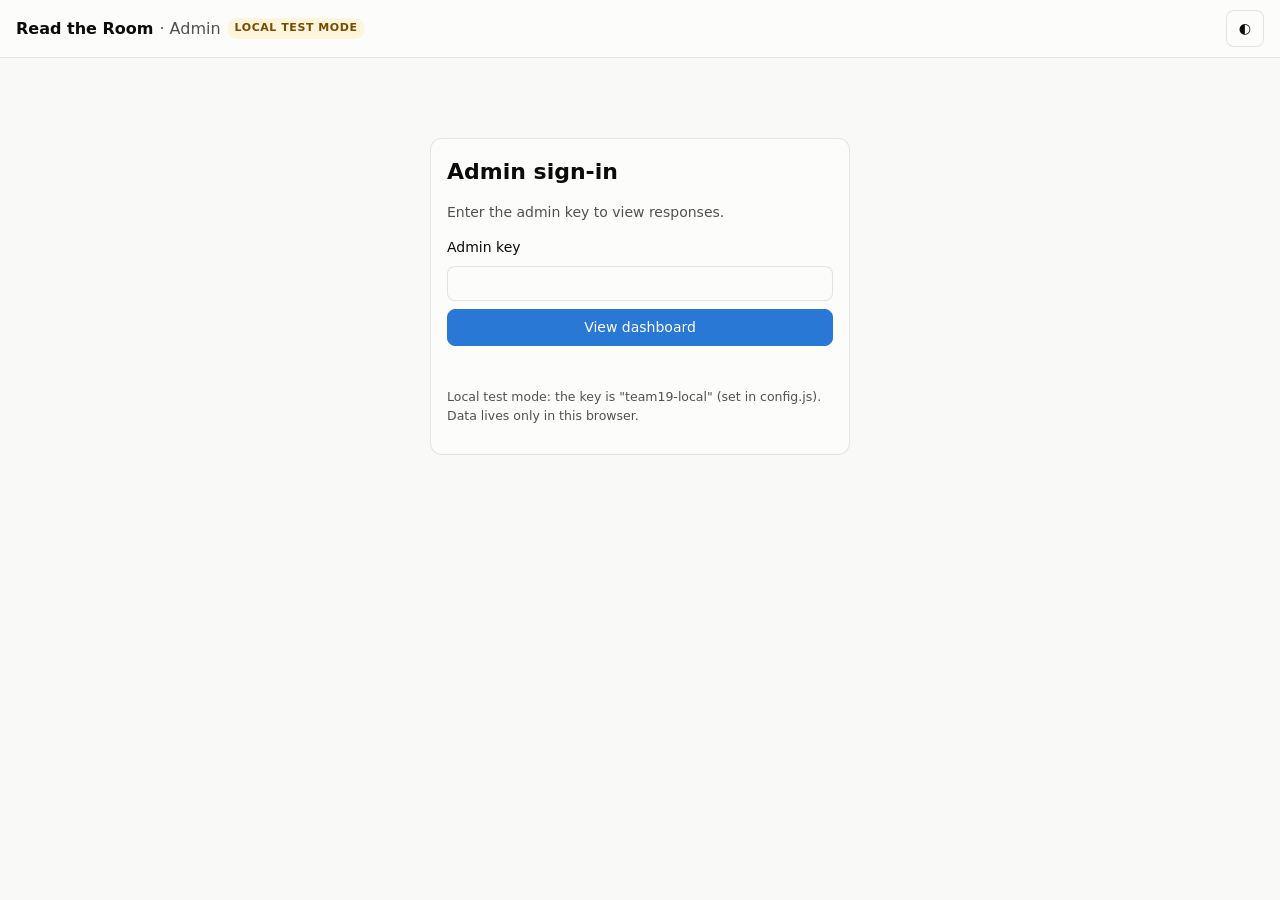
==== admin.html @ 814e5671 "Read the Room survey site and admin dashboard Participant survey (index.html) and admin dashboard (a" ====
<!doctype html>
<html lang="en">
<head>
  <meta charset="utf-8">
  <meta name="viewport" content="width=device-width, initial-scale=1">
  <meta name="robots" content="noindex, nofollow">
  <title>Study Admin</title>
  <link rel="stylesheet" href="assets/css/admin.css">
</head>
<body>
  <header class="bar">
    <div class="bar-inner">
      <div class="title">
        <strong>Read the Room</strong> <span class="muted">· Admin</span>
        <span id="mode" class="mode"></span>
      </div>
      <div class="actions">
        <span id="status" class="muted small"></span>
        <button id="theme" class="btn ghost" type="button" aria-label="Toggle dark mode">◐</button>
      </div>
    </div>
  </header>

  <main>
    <section id="login" class="login card" hidden>
      <h1>Admin sign-in</h1>
      <p class="muted">Enter the admin key to view responses.</p>
      <form id="login-form">
        <label for="key">Admin key</label>
        <input id="key" type="password" autocomplete="current-password" required>
        <button class="btn primary" type="submit">View dashboard</button>
      </form>
      <p id="login-error" class="error" role="alert"></p>
      <p id="login-hint" class="muted small"></p>
    </section>

    <div id="dash" hidden>
      <div class="filters">
        <label class="check"><input id="f-excl" type="checkbox" checked> Apply exclusions</label>
        <label class="check"><input id="f-susp" type="checkbox"> Exclude suspicious</label>
        <label class="select">Match
          <select id="f-match">
            <option value="all">All versions</option>
            <option>Arjun</option>
            <option>Ananya</option>
            <option>Kiran</option>
          </select>
        </label>
        <span class="spacer"></span>
        <span id="local-tools" hidden>
          <button id="demo" class="btn ghost" type="button">+ 120 demo responses</button>
          <button id="clear" class="btn ghost danger" type="button">Clear local data</button>
        </span>
        <button id="refresh" class="btn ghost" type="button">↻ Refresh</button>
        <button id="export-csv" class="btn primary" type="button">Export CSV</button>
        <button id="export-json" class="btn ghost" type="button">JSON</button>
        <button id="logout" class="btn ghost" type="button">Sign out</button>
      </div>

      <section id="kpis" class="kpis" aria-label="Key numbers"></section>

      <div class="row">
        <section class="card">
          <div class="card-head"><div><h3>Cell balance</h3><p class="muted small">Analysable responses per condition vs target</p></div></div>
          <div id="balance"></div>
        </section>
        <section class="card">
          <div class="card-head">
            <div><h3>Quick stats</h3><p class="muted small">2 × 3 ANOVA + planned contrasts, on current filters</p></div>
            <select id="stat-dv" aria-label="Outcome">
              <option value="f2">F2 focal</option>
              <option value="ladder">Ladder mean</option>
              <option value="money">₹ sent</option>
            </select>
          </div>
          <div id="stats"></div>
        </section>
      </div>

      <h2 class="section-title">Results</h2>
      <div id="charts" class="charts"></div>

      <h2 class="section-title">Suspicion coding</h2>
      <section class="card wide">
        <div class="card-head">
          <div><h3>Code the probe answers (Q8.1 / Q8.2)</h3><p class="muted small">Code blind: the other coder's codes are hidden. <span id="kappa"></span></p></div>
          <div class="inline-controls">
            <label class="select">I am coder
              <select id="coder"><option>A</option><option>B</option></select>
            </label>
            <label class="check"><input id="only-uncoded" type="checkbox"> Only uncoded</label>
          </div>
        </div>
        <div id="coding" class="coding"></div>
      </section>

      <h2 class="section-title">Responses</h2>
      <section class="card wide">
        <div class="card-head">
          <div><h3>All submissions</h3><p class="muted small">Newest first · click a row for the full record</p></div>
          <input id="search" type="search" placeholder="Search id, condition, text…" aria-label="Search responses">
        </div>
        <div class="scroll-x tall">
          <table class="data-table">
            <thead><tr><th>ID</th><th>Submitted</th><th>Stage</th><th>Condition</th><th>Match</th><th class="num">Min</th><th>Flags</th><th class="num">F2</th><th class="num">Ladder</th><th class="num">₹ sent</th></tr></thead>
            <tbody id="resp-body"></tbody>
          </table>
        </div>
      </section>
    </div>
  </main>

  <dialog id="detail">
    <div class="card-head"><h3 id="detail-title"></h3><button id="detail-close" class="btn ghost" type="button">Close</button></div>
    <pre id="detail-body"></pre>
  </dialog>

  <script src="assets/js/config.js"></script>
  <script src="assets/js/content.js"></script>
  <script src="assets/js/api.js"></script>
  <script src="assets/js/charts.js"></script>
  <script src="assets/js/admin.js"></script>
</body>
</html>
---- assets/css/admin.css ----
/* Admin dashboard — chart palette and chrome from the validated reference palette */
:root {
  color-scheme: light;
  --page: #f9f9f7;
  --surface-1: #fcfcfb;
  --text-primary: #0b0b0b;
  --text-secondary: #52514e;
  --text-muted: #898781;
  --grid: #e1e0d9;
  --axis: #c3c2b7;
  --border: rgba(11, 11, 11, 0.10);
  --accent: #2a78d6;
  --accent-wash: #e8f1fc;
  --critical: #d03b3b;
  --warning-bg: #fff4dc;
  --warning-ink: #7a4a00;
  --s1: #2a78d6; --s2: #eb6834; --s3: #1baf7a; --s4: #eda100; --s5: #e87ba4;
  --aff-low: #6250d6; --aff-high: #e87ba4;
  --muted-series: #898781;
  --font: system-ui, -apple-system, "Segoe UI", sans-serif;
}
@media (prefers-color-scheme: dark) {
  :root:where(:not([data-theme="light"])) {
    color-scheme: dark;
    --page: #0d0d0d; --surface-1: #1a1a19; --text-primary: #f0efec; --text-secondary: #c3c2b7; --text-muted: #898781;
    --grid: #2c2c2a; --axis: #383835; --border: rgba(255, 255, 255, 0.10); --accent: #3987e5; --accent-wash: #16273c;
    --warning-bg: #3a2c0c; --warning-ink: #fab219;
    --s1: #3987e5; --s2: #d95926; --s3: #199e70; --s4: #c98500; --s5: #d55181;
    --aff-low: #9085e9; --aff-high: #d55181;
  }
}
:root[data-theme="dark"] {
  color-scheme: dark;
  --page: #0d0d0d; --surface-1: #1a1a19; --text-primary: #f0efec; --text-secondary: #c3c2b7; --text-muted: #898781;
  --grid: #2c2c2a; --axis: #383835; --border: rgba(255, 255, 255, 0.10); --accent: #3987e5; --accent-wash: #16273c;
  --warning-bg: #3a2c0c; --warning-ink: #fab219;
  --s1: #3987e5; --s2: #d95926; --s3: #199e70; --s4: #c98500; --s5: #d55181;
  --aff-low: #9085e9; --aff-high: #d55181;
}

* { box-sizing: border-box; }
[hidden] { display: none !important; }
.scroll-x.tall { max-height: 640px; overflow-y: auto; }
.scroll-x.tall thead th { position: sticky; top: 0; background: var(--surface-1); }
body { margin: 0; background: var(--page); color: var(--text-primary); font: 14px/1.5 var(--font); }
h1 { font-size: 22px; margin: 0 0 4px; }
h3 { font-size: 15px; margin: 0; }
.muted { color: var(--text-secondary); }
.small { font-size: 12.5px; }
.mono { font-family: ui-monospace, Consolas, monospace; font-size: 12px; }
.error { color: var(--critical); min-height: 1em; }

.bar { position: sticky; top: 0; z-index: 4; background: var(--surface-1); border-bottom: 1px solid var(--border); }
.bar-inner { max-width: 1280px; margin: 0 auto; padding: 10px 16px; display: flex; align-items: center; justify-content: space-between; gap: 12px; }
.title { font-size: 16px; display: flex; align-items: center; gap: 6px; flex-wrap: wrap; }
.mode { font-size: 11px; font-weight: 600; text-transform: uppercase; letter-spacing: .05em; padding: 2px 8px; border-radius: 99px; background: var(--accent-wash); color: var(--accent); }
.mode.local { background: var(--warning-bg); color: var(--warning-ink); }
.actions { display: flex; align-items: center; gap: 10px; }

main { max-width: 1280px; margin: 0 auto; padding: 16px 16px 64px; }
.btn { font: inherit; border-radius: 8px; padding: 7px 12px; border: 1px solid var(--border); background: var(--surface-1); color: var(--text-primary); cursor: pointer; min-height: 34px; }
.btn:hover { background: var(--accent-wash); }
.btn.primary { background: var(--accent); border-color: var(--accent); color: #fff; }
.btn.primary:hover { filter: brightness(1.08); }
.btn.danger { color: var(--critical); }
.linkish { background: none; border: 0; color: var(--accent); font: inherit; cursor: pointer; padding: 2px 4px; }
:focus-visible { outline: 2px solid var(--accent); outline-offset: 2px; }
input, select { font: inherit; color: var(--text-primary); background: var(--surface-1); border: 1px solid var(--border); border-radius: 8px; padding: 6px 10px; min-height: 34px; }

.login { max-width: 420px; margin: 64px auto; }
.login form { display: grid; gap: 8px; margin-top: 12px; }

.filters { display: flex; flex-wrap: wrap; align-items: center; gap: 8px 12px; margin-bottom: 16px; }
.filters .spacer { flex: 1; }
.check { display: inline-flex; align-items: center; gap: 6px; cursor: pointer; }
.select { display: inline-flex; align-items: center; gap: 6px; }
#local-tools { display: inline-flex; gap: 8px; }
#local-tools[hidden] { display: none; }

.kpis { display: grid; grid-template-columns: 2fr repeat(6, 1fr); gap: 12px; margin-bottom: 16px; }
.tile { background: var(--surface-1); border: 1px solid var(--border); border-radius: 12px; padding: 14px; }
.tile-label { color: var(--text-secondary); font-size: 12.5px; }
.tile-value { font-size: 24px; font-weight: 600; margin-top: 2px; }
.tile-sub { color: var(--text-muted); font-size: 12px; }
.hero-value { font-size: 48px; font-weight: 600; line-height: 1.1; margin: 4px 0 8px; }
.hero-value span { font-size: 20px; color: var(--text-muted); font-weight: 500; }
.meter { height: 8px; border-radius: 99px; background: var(--accent-wash); overflow: hidden; margin-bottom: 6px; }
.meter span { display: block; height: 100%; border-radius: 99px; background: var(--accent); }
.meter.sm { height: 6px; margin: 6px 0 0; }

.row { display: grid; grid-template-columns: 1fr 1fr; gap: 12px; margin-bottom: 12px; }
.card { background: var(--surface-1); border: 1px solid var(--border); border-radius: 12px; padding: 16px; min-width: 0; }
.card-head { display: flex; justify-content: space-between; align-items: flex-start; gap: 12px; margin-bottom: 10px; flex-wrap: wrap; }
.card-head p { margin: 2px 0 0; }
.inline-controls { display: flex; gap: 12px; flex-wrap: wrap; align-items: center; }
.section-title { font-size: 13px; text-transform: uppercase; letter-spacing: .06em; color: var(--text-muted); margin: 28px 0 10px; }

.charts { display: grid; grid-template-columns: repeat(2, minmax(0, 1fr)); gap: 12px; }
.card.wide { grid-column: 1 / -1; }
.chart-body { width: 100%; }
.chart-svg { display: block; width: 100%; height: auto; overflow: visible; }
.chart-svg .grid { stroke: var(--grid); stroke-width: 1; }
.chart-svg .baseline { stroke: var(--axis); stroke-width: 1; }
.chart-svg .tick { fill: var(--text-muted); font-size: 11px; font-family: var(--font); font-variant-numeric: tabular-nums; }
.chart-svg .err { stroke: var(--text-secondary); stroke-width: 1.25; }
.chart-svg .line { fill: none; stroke-width: 2; stroke-linejoin: round; stroke-linecap: round; }
.chart-svg .dot { stroke: var(--surface-1); stroke-width: 2; }
.chart-svg .cross { stroke: var(--axis); stroke-width: 1; }
.chart-svg .hit { fill: transparent; cursor: crosshair; }
.legend { display: flex; flex-wrap: wrap; gap: 4px 14px; margin: 0 0 8px; color: var(--text-secondary); font-size: 12.5px; }
.legend span { display: inline-flex; align-items: center; gap: 6px; }
.key { display: inline-block; width: 10px; height: 10px; border-radius: 3px; vertical-align: middle; margin-right: 2px; }
.key.line { height: 3px; width: 14px; border-radius: 2px; }

.tt { position: fixed; z-index: 20; pointer-events: none; background: var(--surface-1); color: var(--text-primary); border: 1px solid var(--border); border-radius: 8px; padding: 8px 10px; font-size: 12.5px; box-shadow: 0 6px 20px rgba(0,0,0,.12); opacity: 0; transition: opacity .1s; max-width: 260px; }
.tt.show { opacity: 1; }
.tt .muted { color: var(--text-muted); }

.data-table { width: 100%; border-collapse: collapse; font-variant-numeric: tabular-nums; }
.data-table th, .data-table td { text-align: left; padding: 7px 8px; border-bottom: 1px solid var(--grid); vertical-align: top; }
.data-table thead th { color: var(--text-secondary); font-weight: 600; font-size: 12.5px; }
.data-table tbody th { font-weight: 500; }
.data-table .num { text-align: right; }
.data-table.compact th, .data-table.compact td { padding: 5px 6px; }
.data-table tr.sig td { font-weight: 600; }
.data-table tr.clickable { cursor: pointer; }
.data-table tr.clickable:hover { background: var(--accent-wash); }
.scroll-x { overflow-x: auto; }
.grid-table { width: 100%; border-collapse: separate; border-spacing: 6px; }
.grid-table th { font-weight: 500; color: var(--text-secondary); font-size: 12.5px; text-align: left; }
.grid-table td { background: var(--page); border-radius: 8px; padding: 10px; }
.cell-n { font-size: 20px; font-weight: 600; }
.cell-n span { font-size: 12px; color: var(--text-muted); font-weight: 400; }
.pill { display: inline-block; font-size: 11px; padding: 1px 7px; border-radius: 99px; background: var(--accent-wash); color: var(--accent); margin: 0 4px 2px 0; }
.pill.warn { background: var(--warning-bg); color: var(--warning-ink); }

.coding { display: grid; gap: 8px; max-height: 560px; overflow-y: auto; }
.code-row { display: flex; justify-content: space-between; gap: 16px; align-items: center; padding: 10px; border: 1px solid var(--grid); border-radius: 10px; }
.code-text p { margin: 2px 0 0; }
.code-text mark { background: var(--warning-bg); color: var(--warning-ink); border-radius: 3px; padding: 0 2px; }
.segs { display: inline-flex; border: 1px solid var(--border); border-radius: 8px; overflow: hidden; flex: none; }
.seg { font: inherit; border: 0; background: var(--surface-1); color: var(--text-primary); padding: 6px 10px; cursor: pointer; }
.seg + .seg { border-left: 1px solid var(--border); }
.seg.on { background: var(--accent); color: #fff; }

dialog { border: 1px solid var(--border); border-radius: 12px; background: var(--surface-1); color: var(--text-primary); width: min(760px, calc(100vw - 32px)); max-height: 85vh; padding: 16px; }
dialog::backdrop { background: rgba(0,0,0,.45); }
pre { white-space: pre-wrap; word-break: break-word; font-size: 12px; max-height: 65vh; overflow: auto; background: var(--page); padding: 12px; border-radius: 8px; }

@media (max-width: 1100px) { .kpis { grid-template-columns: repeat(3, 1fr); } .kpis .hero { grid-column: 1 / -1; } }
@media (max-width: 760px) {
  .row, .charts { grid-template-columns: 1fr; }
  .kpis { grid-template-columns: repeat(2, 1fr); }
  .code-row { flex-direction: column; align-items: stretch; }
}
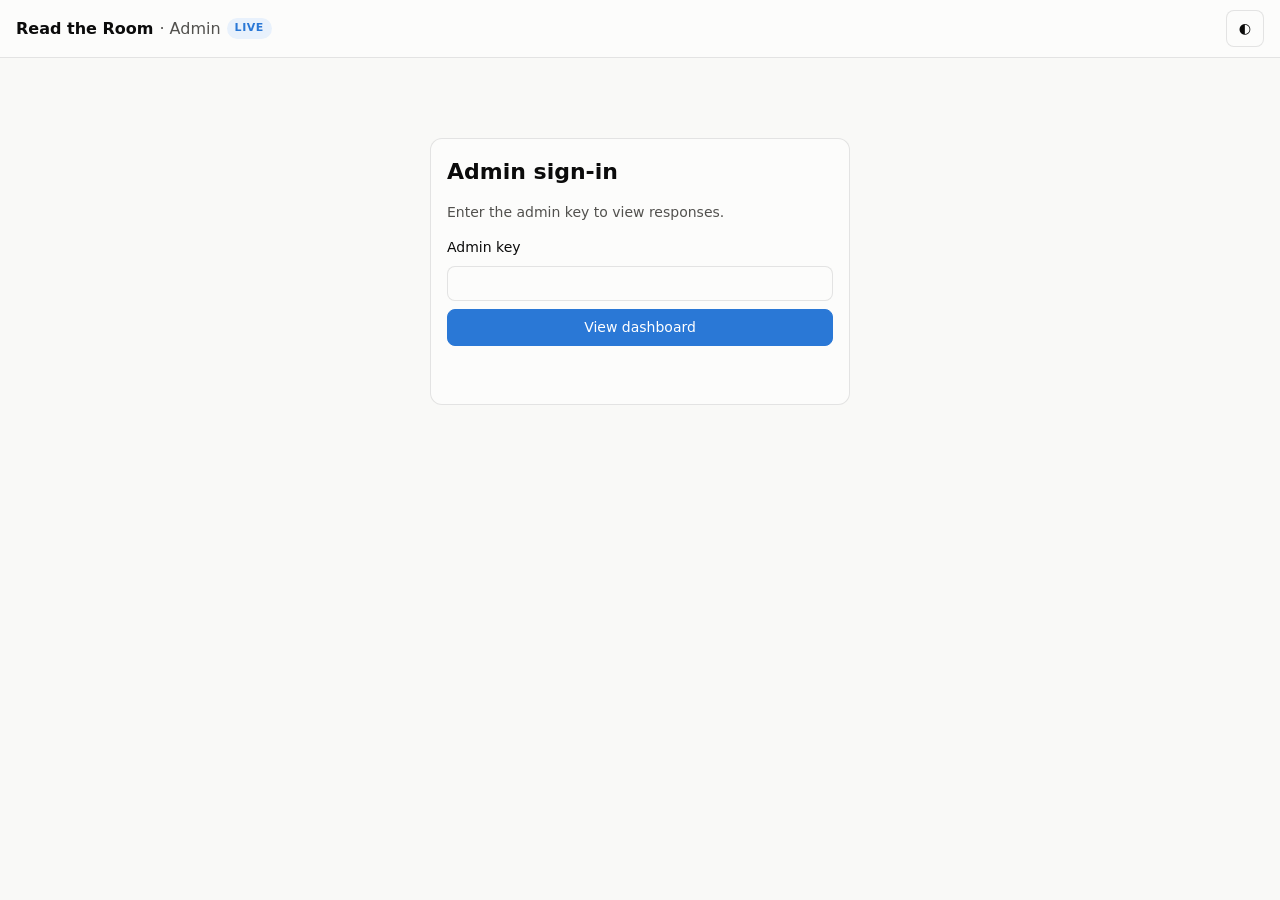
==== commit 808eaba1: "Dashboard: lenient exclusions, no targets, clearer suspicion coding - Exclude only participants who " ====
--- a/admin.html
+++ b/admin.html
@@ -83,13 +83,18 @@
       <h2 class="section-title">Suspicion coding</h2>
       <section class="card wide">
         <div class="card-head">
-          <div><h3>Code the probe answers (Q8.1 / Q8.2)</h3><p class="muted small">Code blind: the other coder's codes are hidden. <span id="kappa"></span></p></div>
+          <div><h3>Did participants guess the study's purpose?</h3><p class="muted small"><span id="kappa"></span></p></div>
           <div class="inline-controls">
             <label class="select">I am coder
               <select id="coder"><option>A</option><option>B</option></select>
             </label>
             <label class="check"><input id="only-uncoded" type="checkbox"> Only uncoded</label>
           </div>
+        </div>
+        <div class="code-guide">
+          <p class="muted small">Question participants answered (Q8.1, asked before the debrief):</p>
+          <p class="code-question">"In your own words, what do you think this study is investigating?"</p>
+          <p class="small">Mark <b>Suspicious</b> if the answer shows they guessed the real topic, for example it mentions scams, fraud, catfishing, fake profiles, deception, safety, manipulation, or being pressured to share personal information. Otherwise mark <b>Not suspicious</b>. Highlighted words are keyword matches to help you. Each teammate codes as a different coder (A or B) without looking at the other's codes; Cohen's κ shows how well you agree.</p>
         </div>
         <div id="coding" class="coding"></div>
       </section>
--- a/assets/css/admin.css
+++ b/assets/css/admin.css
@@ -133,6 +133,11 @@
 .cell-n span { font-size: 12px; color: var(--text-muted); font-weight: 400; }
 .pill { display: inline-block; font-size: 11px; padding: 1px 7px; border-radius: 99px; background: var(--accent-wash); color: var(--accent); margin: 0 4px 2px 0; }
 .pill.warn { background: var(--warning-bg); color: var(--warning-ink); }
+.pill.info { background: var(--page); color: var(--text-secondary); border: 1px solid var(--border); }
+.code-guide { background: var(--page); border-radius: 10px; padding: 12px 14px; margin-bottom: 12px; }
+.code-guide p { margin: 0 0 6px; }
+.code-guide p:last-child { margin: 0; }
+.code-question { font-size: 15px; font-weight: 600; }
 
 .coding { display: grid; gap: 8px; max-height: 560px; overflow-y: auto; }
 .code-row { display: flex; justify-content: space-between; gap: 16px; align-items: center; padding: 10px; border: 1px solid var(--grid); border-radius: 10px; }
